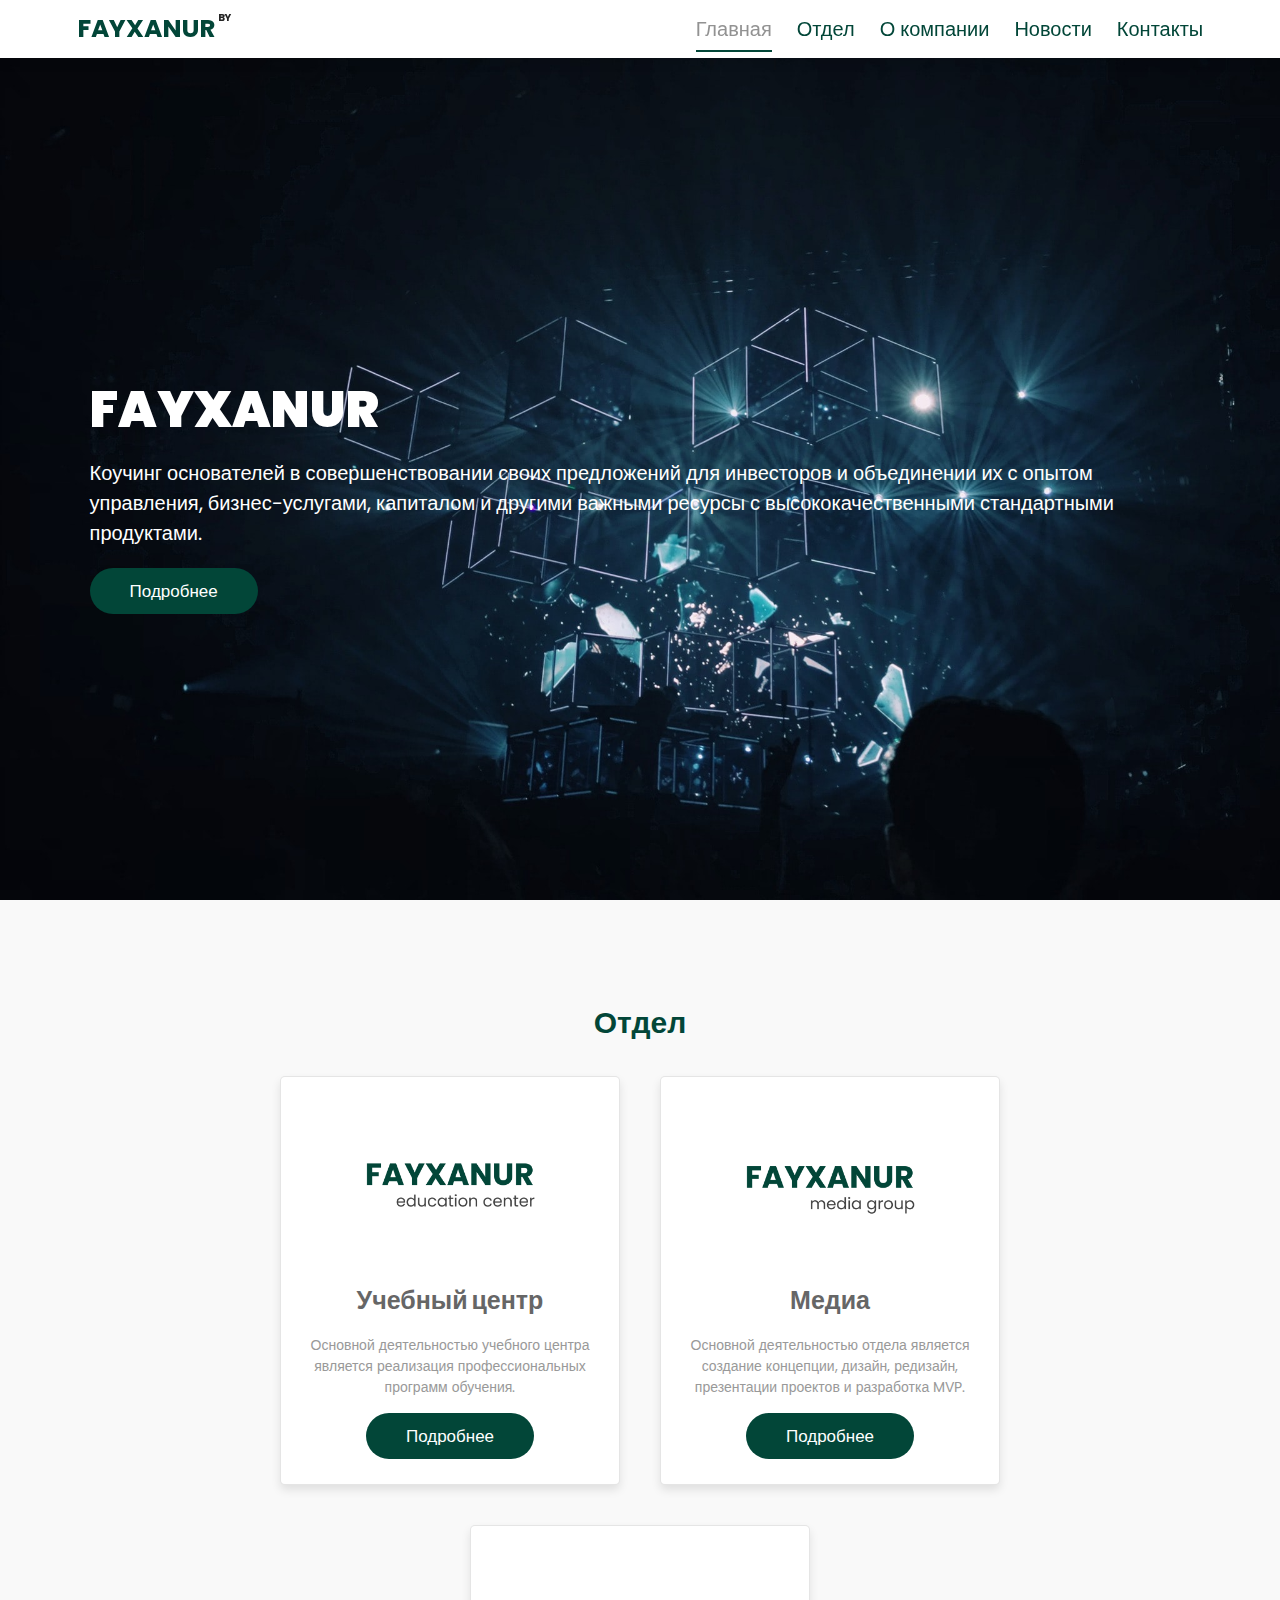
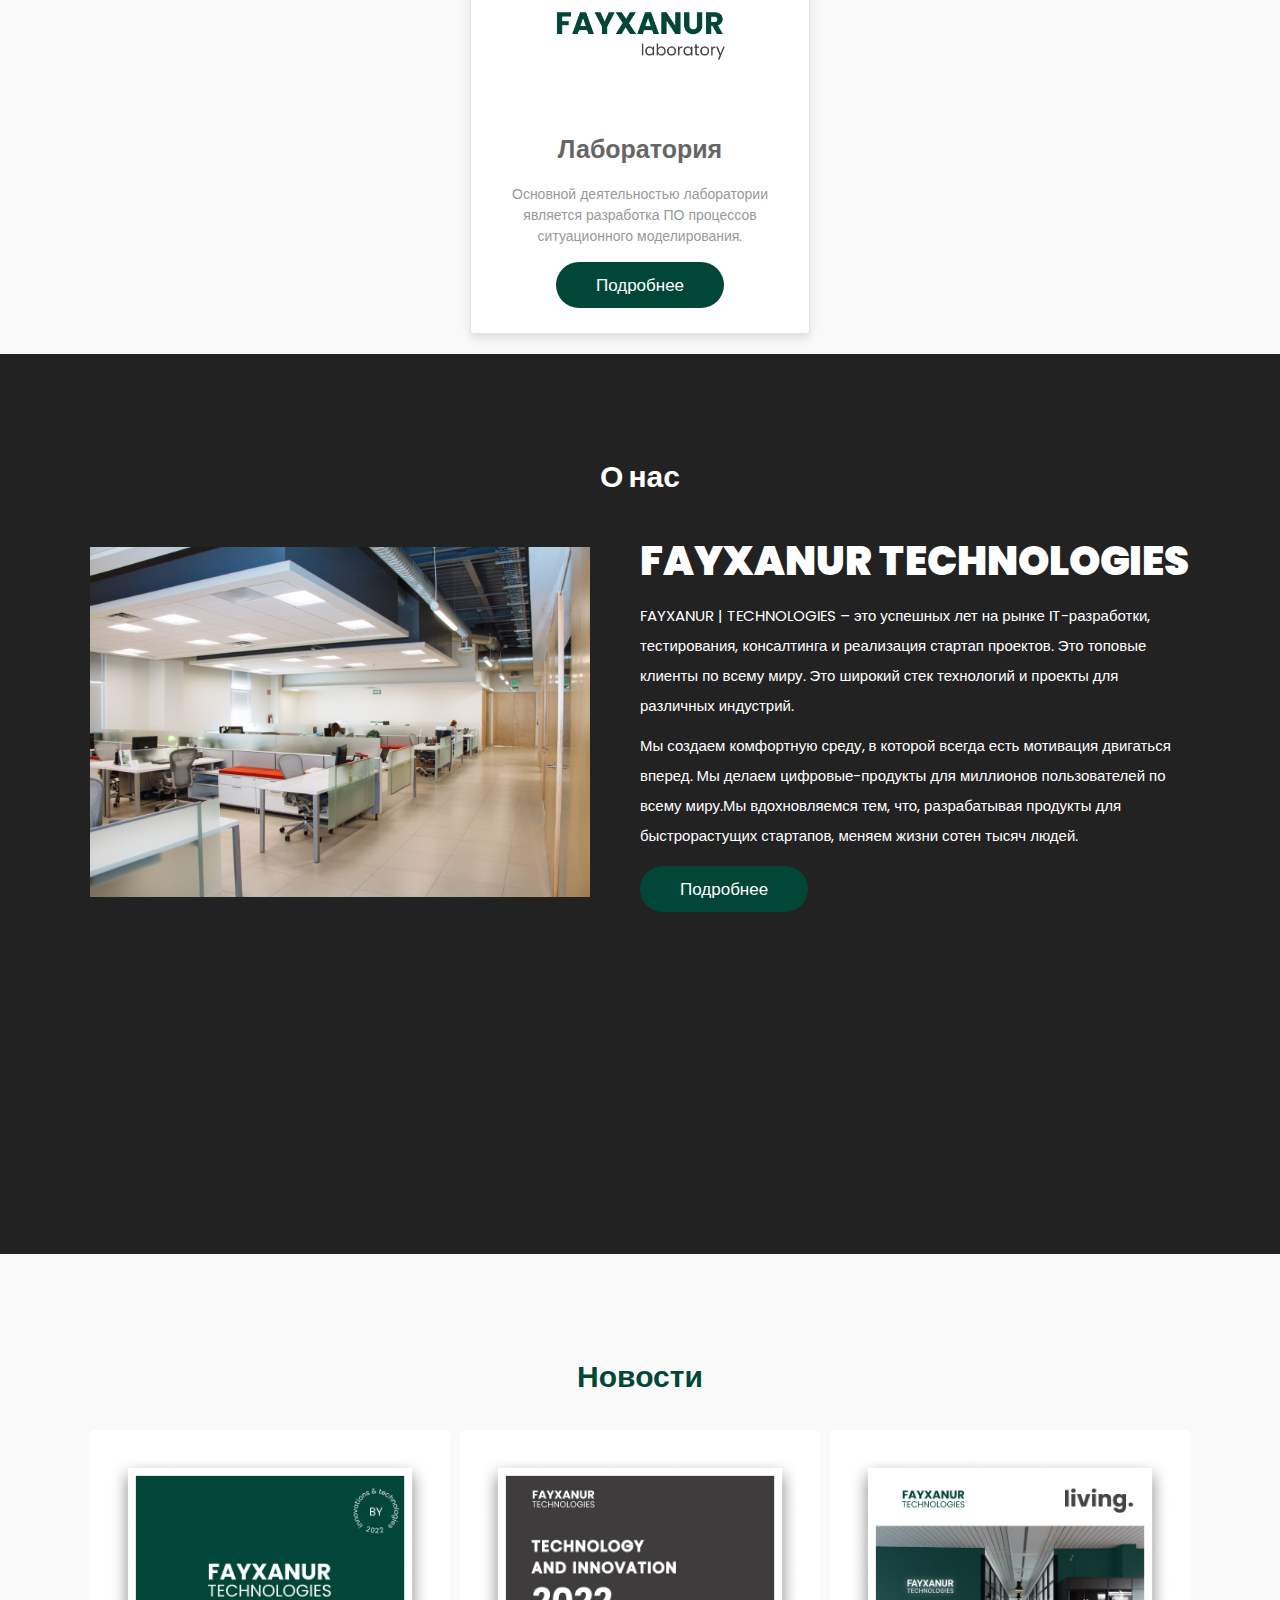
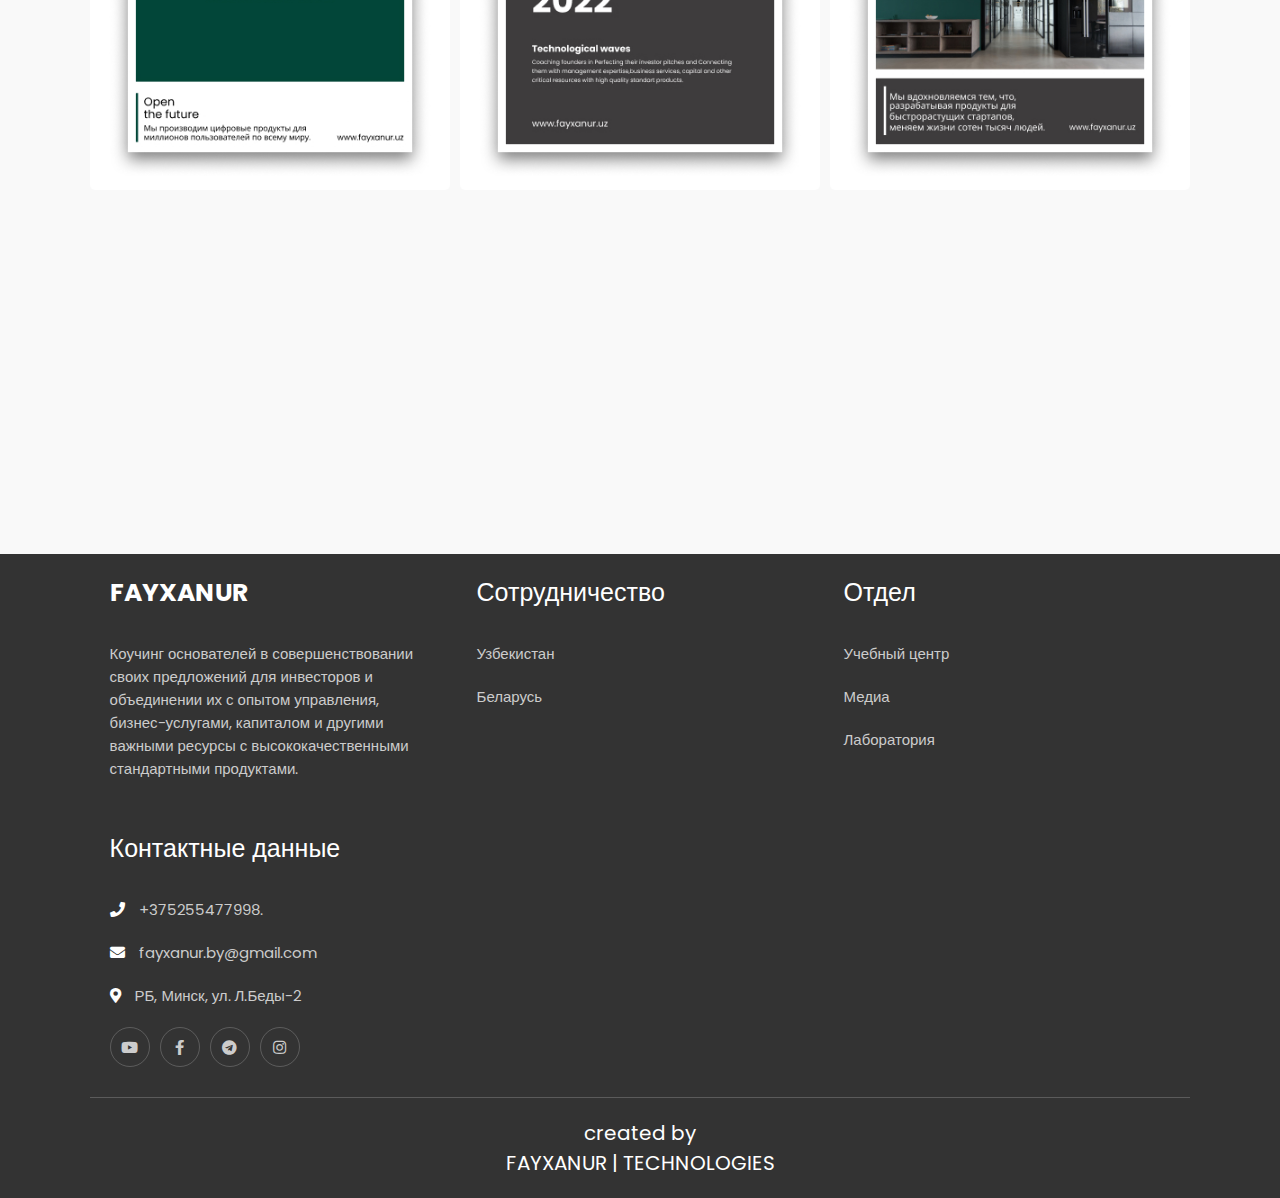
==== index.html @ f6d7309a "FAYXANUR" ====
<!DOCTYPE html>
<html lang="en">
    <!-- Head -->
    <head>
        <meta charset="UTF-8">
        <meta name="viewport" content="width=device-width, initial-scale=1.0">
        <title>FAYXANUR | TECHNOLOGIES</title>
        <link rel="shortcut icon" type="x-icon" href="images/favicon.png">
        <!-- font awesome cdn link  -->
        <link rel="stylesheet" href="https://cdnjs.cloudflare.com/ajax/libs/font-awesome/5.15.3/css/all.min.css">
        <link href="https://cdn.jsdelivr.net/npm/bootstrap@5.1.3/dist/css/bootstrap.min.css" rel="stylesheet" integrity="sha384-1BmE4kWBq78iYhFldvKuhfTAU6auU8tT94WrHftjDbrCEXSU1oBoqyl2QvZ6jIW3" crossorigin="anonymous">
        <!-- custom css file link  -->
        <link rel="stylesheet" href="style.css">
        <link href="//db.onlinewebfonts.com/c/3b83b6d7c11cf8f70ca43eedcf6ccc9f?family=BentonSans-Regular" rel="stylesheet" type="text/css"/>
    </head>

<body>
    

<!-- Header -->
<header>
    <div>
        <a href="#home" class="logo"><b>FAYXANUR</b></a>
        <span class="country-code"><b>BY</b></span>
    </div>
    <div id="menu" class="fas fa-bars"></div>
    <nav class="navbar">
        <ul>
            <li><a href="#home">Главная</a></li>
            <li><a href="#department">Отдел</a></li>
            <li><a href="#about">О компании</a></li>
            <li><a href="#news">Новости</a></li>
            <li><a href="#footer">Контакты</a></li>
        </ul>
    </nav>
</header>

<!-- Home -->
<section class="home" id="home">
    <div class="container">
        <div class="row">
            <div class="col-lg-8 content">
                <h3><b>FAYXANUR</b></h3>
                <p>Коучинг основателей в совершенствовании своих предложений для инвесторов и объединении их с опытом управления, бизнес-услугами, капиталом и другими важными ресурсы с высококачественными стандартными продуктами.</p>
                <a href="#about" class="btn">Подробнее</a>
            </div>
        </div>
    </div>
</section>

<!-- Departments -->
<section class="protect" id="department">
    <h1 class="heading"><span><b>Отдел</b></span></h1>
    <div class="box-container">
        <div class="box">
            <img src="images/edu_img.png" alt="">
            <h3><b>Учебный центр</b></h3>
            <p>Основной деятельностью учебного центра является реализация профессиональных программ обучения.</p>
            <a href="edu_center.html" class="btn">Подробнее</a>
        </div>
        <div class="box">
            <img src="images/media_img.png" alt="">
            <h3><b>Медиа</b></h3>
            <p>Основной деятельностью отдела является создание концепции, дизайн, редизайн, презентации проектов и разработка MVP.</p>
            <a href="media.html" class="btn">Подробнее</a>
        </div>
        <div class="box">
            <img src="images/lab_img.png" alt="">
            <h3><b>Лаборатория</b></h3>
            <p>Основной деятельностью лаборатории является разработка ПО процессов ситуационного моделирования.</p>
            <a href="laboratory.html" class="btn">Подробнее</a>
        </div>
    </div>
</section>

<!-- About company  -->
<section class="about" id="about">
    <h1 style="color: white;" class="heading"><b> О нас </b></h1>
    <br>
    <div class="row">

        <div class="image">
            <img src="images/about.jpg">
        </div>

        <div class="content">
            <h3><b>FAYXANUR TECHNOLOGIES</b></h3>
            <p>FAYXANUR | TECHNOLOGIES – это успешных лет на рынке IT-разработки, тестирования, консалтинга и реализация стартап проектов. Это топовые клиенты по всему миру. Это широкий стек технологий и проекты для различных индустрий.</p>
            <p>Мы создаем комфортную среду, в которой всегда есть мотивация двигаться вперед. Мы делаем цифровые-продукты для миллионов пользователей по всему миру.Мы вдохновляемся тем, что, разрабатывая продукты для быстрорастущих стартапов, меняем жизни сотен тысяч людей. </p>
            
            <a href="https://t.me/fayxanur_uz" class="btn">Подробнее</a>
        </div>

    </div>

</section>

 <!-- News -->
 <section class="news" id="news">
    <h1 class="heading"><span><b>Новости</b></span></h1>
    <div class="news-content">
        <div class="news-img">
          <a href="https://www.instagram.com/p/CYuyS_1DJjv/?utm_medium=copy_link"> <img src="images/1post.jpg" alt=""></a>   
        </div>
        <div class="news-img">
            <a href="https://www.instagram.com/p/CYuyc8Uj3Ly/?utm_medium=copy_link"><img src="images/2post.jpg" alt=""></a>
        </div>
        <div class="news-img">
            <a href="https://www.instagram.com/p/CYuyj_DjpF4/?utm_medium=copy_link"><img src="images/3post.jpg" alt=""></a>
        </div>        
    </div>
</section>

<!-- Footer  -->
<section class="footer" id="footer">
    <div class="box-container">
        <div class="box">
            <h3><b>FAYXANUR</b></h3>
            <p>Коучинг основателей в совершенствовании своих предложений для инвесторов и объединении их с опытом управления, бизнес-услугами, капиталом и другими важными ресурсы с высококачественными стандартными продуктами.</p>
        </div>
        <div class="box">
            <h3>Сотрудничество</h3>
            <a href="#">Узбекистан</a>
            <a href="#">Беларусь</a>
        </div>
        <div class="box">
            <h3>Отдел</h3>
            <a href="edu_center.html">Учебный центр</a>
            <a href="media.html">Медиа</a>
            <a href="laboratory.html">Лаборатория</a>
        </div>
        <div class="box">
            <h3>Контактные данные</h3>
            <p> <i class="fas fa-phone"></i> +375255477998. </p>
            <p> <i class="fas fa-envelope"></i> fayxanur.by@gmail.com </p>
            <p> <i class="fas fa-map-marker-alt"></i> РБ, Минск, ул. Л.Беды-2 </p>
            <div class="share">
                <a href="#" class="fab fa-youtube"></a>
                <a href="#" class="fab fa-facebook-f"></a>
                <a href="https://t.me/fayxanur_uz" class="fab fa-telegram"></a>
                <a href="https://www.instagram.com/fayxanur/?hl=ru" class="fab fa-instagram"></a>
            </div>
        </div>
    </div>
    <h1 class="credit"> created by
        <BR> FAYXANUR | TECHNOLOGIES</h1>
</section>

<!-- jquery cdn link  -->
<script src="https://cdnjs.cloudflare.com/ajax/libs/jquery/3.6.0/jquery.min.js"></script>
<script src="https://cdn.jsdelivr.net/npm/bootstrap@5.1.3/dist/js/bootstrap.bundle.min.js" integrity="sha384-ka7Sk0Gln4gmtz2MlQnikT1wXgYsOg+OMhuP+IlRH9sENBO0LRn5q+8nbTov4+1p" crossorigin="anonymous"></script>

<!-- custom js file link  -->
<script src="script.js"></script>


</body>
</html>
---- style.css ----
@import url('https://fonts.googleapis.com/css2?family=Poppins:wght@300&display=swap');
@import url('https://fonts.googleapis.com/css2?family=Poppins:wght@300;700&display=swap');
:root {
    --red: #024638;
}

* {
    font-family: 'poppins', sans-serif;
    margin: 0;
    padding: 0;
    box-sizing: border-box;
    outline: none;
    border: none;
    text-decoration: none !important;
    list-style: none;
    transition: all .3s cubic-bezier(.16, .8, .62, 1.52);
    text-transform: none;
}

*::selection {
    background: var(--red);
    color: #fff;
}

html {
    font-size: 62.5%;
    overflow-x: hidden;
}

html::-webkit-scrollbar {
    width: 1.3rem;
}

html::-webkit-scrollbar-track {
    background: #000;
}

html::-webkit-scrollbar-thumb {
    background: var(--red);
}

body {
    background: #f9f9f9;
}

section {
    min-height: 100vh;
    padding: 0 7%;
    padding-top: 9rem;
}

.btn {
    display: inline-block;
    margin-top: 1rem;
    padding: 1rem 4rem;
    border-radius: 5rem;
    background: var(--red);
    color: #fff;
    overflow: hidden;
    position: relative;
    z-index: 0;
    font-size: 1.7rem;
}

.btn::before {
    content: '';
    position: absolute;
    top: 0;
    left: 0;
    height: 100%;
    width: 100%;
    z-index: -1;
    background: #444;
    clip-path: polygon(0 0, 100% 0, 0 0, 0% 100%);
    transition: .3s linear;
}

.btn:hover::before {
    clip-path: polygon(0 0, 100% 0, 100% 100%, 0% 100%);
}

.btn:hover {
    color: #FFF;
}

.heading {
    font-size: 3rem;
    color: #555555;
}

.heading span {
    color: var(--red);
}

header {
    width: 100%;
    background: #fff;
    display: flex;
    align-items: center;
    justify-content: space-between;
    position: fixed;
    top: 0;
    left: 0;
    z-index: 1000;
    padding: 1rem 6%;
    box-shadow: 0 .5rem 1rem rgba(0, 0, 0, .1);
}

header .logo {
    font-size: 2.5rem;
    color: #024638;
}

.country-code {
    color: #252525;
    margin: 0px 0px 0px 0px;
    vertical-align: top;
}

header .logo span {
    color: var(--red);
}

header .navbar ul {
    display: flex;
    align-items: center;
    justify-content: center;
    list-style: none;
}

header .navbar ul li {
    margin-left: 2.5rem;
}

header .navbar ul li a {
    color: var(--red);
    font-size: 2rem;
}

header .navbar ul li a.active,
header .navbar ul li a:hover {
    color: rgb(146, 146, 146);
    border-bottom: .2rem solid var(--red);
    padding: .7rem 0;
}

#menu {
    font-size: 3rem;
    color: #999;
    cursor: pointer;
    display: none;
}

.home {
    width: 100%;
    display: grid;
    align-items: left;
    display: flex;
    background: url(images/home.jpg);
    background-repeat: no-repeat;
    background-position: center right;
    background-size: cover;
    align-items: center;
    justify-content: left;
    flex-wrap: wrap;
}

.home .image {
    flex: 1 1 40rem;
}

.home .image img {
    width: 100%;
}

.home .content span {
    color: #fff;
    font-size: 2.5rem;
}

.home .content h3 {
    color: #fff;
    font-size: 5rem;
}

.home .content p {
    color: #fff;
    font-size: 2rem;
    padding: 1rem 0;
}
.homed {
    width: 100%;
    display: grid;
    align-items: center;
    display: flex;
    background: url();
    background-repeat: no-repeat;
    background-position: center right;
    background-size: cover;
    align-items: center;
    justify-content: center;    
    flex-wrap: wrap;
}
.homed .content h3 {
    color: #024638;
    font-size: 5rem;
}

.homed .content p {
    color: #024638;
    font-size: 2rem;
    padding: 1rem 0;
}



.about .content p {
    color: #fff;
    font-size: 2rem;
    padding: 1rem 0;
}

.about .h3 {
    align-content: center;
    font-weight: bolder;
}

.about .p {
    font-size: 2rem;
    padding: 1rem 0;
}

.protect .heading {
    text-align: center;
    padding: 1rem;
}

.protect .box-container {
    display: flex;
    align-items: center;
    justify-content: center;
    flex-wrap: wrap;
}

.protect .box-container .box {
    background: #fff;
    border: .1rem solid rgba(0, 0, 0, .1);
    padding: 2rem;
    margin: 2rem;
    width: 34rem;
    border-radius: .5rem;
    box-shadow: 0 .5rem 1rem rgba(0, 0, 0, .1);
    text-align: center;
}

.protect .box-container .box img {
    height: 17rem;
    width: 17rem;
}

.protect .box-container .box h3 {
    font-size: 2.5rem;
    color: #666;
    padding: 1rem 0;
}

.protect .box-container .box p {
    font-size: 1.4rem;
    color: #999;
    padding: .5rem;
}

.protect .box-container .box:hover {
    transform: translateY(-1rem);
}

.heading {
    text-align: center;
    padding: 1rem;
}

.symtoms {
    display: flex;
    align-items: center;
    justify-content: center;
    flex-wrap: wrap;
}

.symtoms .content {
    flex: 1 1 40rem;
}

.symtoms .content .heading {
    text-align: left;
    padding: 1rem;
}

.symtoms .image {
    flex: 1 1 40rem;
}

.symtoms .image img {
    width: 100%;
}

.symtoms .content p {
    font-size: 1.5rem;
    color: #454545;
    padding: 1rem 0;
}

.symtoms .content ul {
    display: flex;
    flex-wrap: wrap;
    padding: 1rem 0;
}

.symtoms .content ul .two {
    padding-left: 4.5rem;
}

.symtoms .content ul li {
    margin-left: 2rem;
    font-size: 1.5rem;
    color: #666;
    padding: .5rem 0;
}

.prevent {
    background: #222;
}

.prevent .row {
    display: flex;
    align-items: center;
    justify-content: center;
    flex-wrap: wrap;
    padding: 2rem 0;
}

.prevent .row .image {
    flex: 1 1 37rem;
    height: 35rem;
    text-align: center;
}

.prevent .row .image img {
    height: 100%;
    width: 90%;
    object-fit: cover;
}

.prevent .row .content {
    padding: 2rem 0;
    flex: 1 1 37rem;
}

.prevent .row .content .heading {
    color: #fff;
    text-align: left;
}

.prevent .row .content p {
    font-size: 1.7rem;
    color: #aaa;
    padding: 1rem 0;
}

.prevent .row .content ul li {
    margin-left: 2rem;
    font-size: 1.5rem;
    color: #aaa;
    padding: .5rem 0;
}

.mprevent {
    background: rgb(255, 255, 255);
}

.mprevent .row {
    display: flex;
    align-items: center;
    justify-content: center;
    flex-wrap: wrap;
    padding: 2rem 0;
}

.mprevent .row .image {
    flex: 1 1 37rem;
    height: 35rem;
    text-align: center;
}

.mprevent .row .image img {
    height: 100%;
    width: 100%;
    object-fit: cover;
}

.mprevent .row .content {
    padding: 2rem 0;
    flex: 1 1 37rem;
}

.mprevent .row .content .heading {
    color: #000;
    text-align: left;
}

.mprevent .row .content p {
    font-size: 1.7rem;
    color: #aaa;
    padding: 1rem 0;
}

.mprevent .row .content ul li {
    margin-left: 2rem;
    font-size: 1.5rem;
    color: #aaa;
    padding: .5rem 0;
}

.handwash .heading {
    text-align: center;
    padding: 1rem;
}

.handwash .box-container {
    display: flex;
    align-items: center;
    justify-content: center;
    flex-wrap: wrap;
}

.handwash .box-container .box {
    background: #fff;
    border: .1rem solid rgba(0, 0, 0, .1);
    margin: 2rem;
    margin-top: 3rem;
    padding: 2rem 3.5rem;
    text-align: center;
    position: relative;
}

.handwash .box-container .box img {
    height: 17rem;
    width: 17rem;
}

.handwash .box-container .box h3 {
    font-size: 2rem;
    color: #666;
    padding: 1rem 0;
}

.handwash .box-container .box span {
    display: block;
    position: absolute;
    top: -2rem;
    left: -2rem;
    height: 5rem;
    width: 5rem;
    line-height: 5rem;
    font-size: 2rem;
    color: #fff;
    background: var(--red);
    border-radius: 5rem;
}

.spread .heading {
    text-align: center;
    padding: 1rem;
}

.spread .images {
    height: 80vh;
    width: 100%;
    background: url(../images/map.png);
    background-size: cover;
    background-position: center;
}

.footer {
    min-height: auto;
    padding-top: 0;
    background: #333;
}

.footer .box-container {
    display: flex;
    justify-content: center;
    flex-wrap: wrap;
}

.footer .box-container .box {
    flex: 1 1 25rem;
    margin: 2rem;
}

.footer .box-container .box h3 {
    font-size: 2.5rem;
    color: #fff;
    padding-bottom: 2rem;
    font-weight: normal;
}

.footer .box-container .box p {
    font-size: 1.5rem;
    color: #ccc;
    padding: 1rem 0;
}

.footer .box-container .box p i {
    padding-right: 1rem;
    color: #fff;
}

.footer .box-container .box a {
    font-size: 1.5rem;
    color: #ccc;
    padding: 1rem 0;
    display: block;
}

.footer .box-container .box a:hover {
    color: #FFF;
}

.footer .box-container .box .share {
    display: flex;
    flex-wrap: wrap;
    padding: 1rem 0;
}

.footer .box-container .box .share a {
    height: 4rem;
    width: 4rem;
    line-height: 2rem;
    text-align: center;
    border-radius: 5rem;
    border: .1rem solid #fff3;
    margin-right: 1rem;
}

.footer .box-container .box .share a:hover {
    background: #024638;
}

.footer .credit {
    padding: 2rem 1rem;
    margin: 0%;
    text-align: center;
    color: #fff;
    font-weight: normal;
    font-size: 2rem;
    border-top: .1rem solid #fff3;
}

.footer .credit a {
    color: var(--red);
}

.scroll-top {
    position: fixed;
    bottom: 7.5rem;
    right: 2rem;
    z-index: 100;
    display: none;
}

.scroll-top img {
    height: 7rem;
}
.news-content {
    display: grid;
    grid-template-columns: repeat(auto-fit, minmax(280px, auto));
    gap: 1rem;
    margin-top: 2rem;
  }
  .news-img {
    overflow: hidden;
    border-radius: 0.5rem;
  }
  .news-img img {
    width: 100%;
    display: block;
  }
  .news-img img:hover {
    transform: scale(1.1);
    transition: 1s;
  }

/* media queries  */

@media (max-width:991px){

    html{
        font-size: 55%;
    }

}

@media (max-width:768px){

    #menu{
        display: block;
    }

    header .navbar{
        position: fixed;
        top:8rem; left:-120%;
        height: 100%;
        width:100%;
        background:#eee;
        border-top: .2rem solid rgba(0,0,0,.1);
    }

    header .navbar ul{
        flex-flow: column;
        padding:2rem;
    }

    header .navbar ul li{
        text-align: center;
        width:100%;
        margin:1rem 0;
    }

    header .navbar ul li a{
        display: block;
        padding:1rem;
    }

    header .navbar ul li a.active,
    header .navbar ul li a:hover{
        padding:1rem;
        background:var(--red);
        color:#fff;
        border:none;
        border-radius: 5rem;
    }

    .fa-times{
        transform: rotate(180deg);
    }

    header .navbar.nav-toggle{
        left:0;
    }

    .home .content{
        text-align: center;
    }

  
}

@media (max-width:500px){

    html{
        font-size: 50%;
    }

    section{
        padding:0 3%;
        padding-top: 9rem;
    }

}
.about{
    background: #222;
}

.about .row{
    display: flex;
    flex-wrap: wrap;
    gap:5rem;
    align-items: center;
}

.about .row .image{
    flex:1 1 40rem;
    width: 2.5rem;
    height: 35rem;
}

.about .row .image img{ 
    width: 100%;
    height: 35rem;
    
}

.about .row .content{
    flex:1 1 45rem;
}

.about .row .content h3{
    color:white;
    font-size: 4rem;
    padding:.5rem 0;
}

.about .row .content p{
    color:white;
    font-size: 1.5rem;
    padding:.5rem 0;
    line-height: 2;
}

.about .row .content .icons-container{
    display: flex;
    gap:0.5rem;
    flex-wrap: wrap;
    padding:0.5rem 0;
    margin-top: .2rem;
}

.about .row .content .icons-container .icons{
    background:#eee;
    border-radius: .5rem;
    border:.1rem solid rgba(0,0,0,.2);
    display: flex;
    align-items: center;
    justify-content: center;
    gap:1rem;
    flex:1 1 17rem;
    padding:1.5rem 1rem;
}

.about .row .content .icons-container .icons i{
    font-size: 2.5rem;
    color:var(--green);
}

.about .row .content .icons-container .icons span{
    font-size: 1.5rem;
    color:var(--black);
}
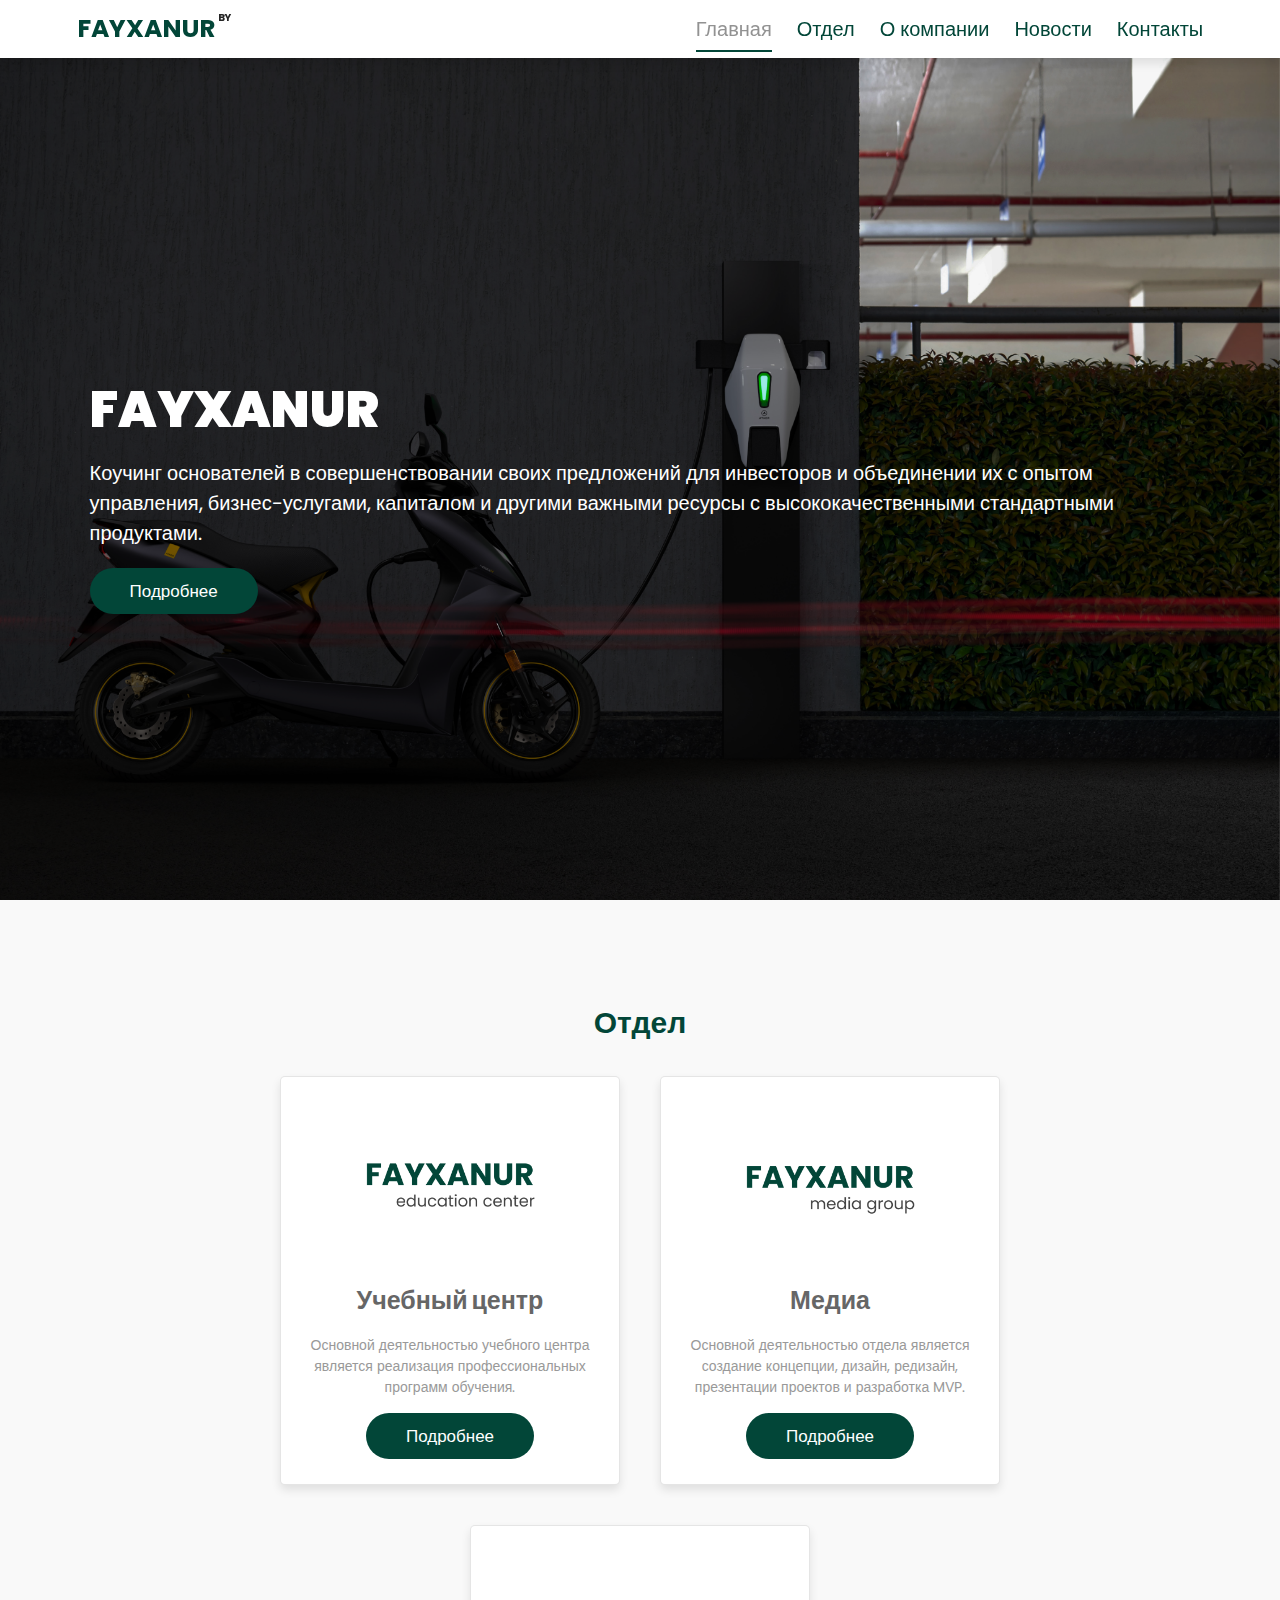
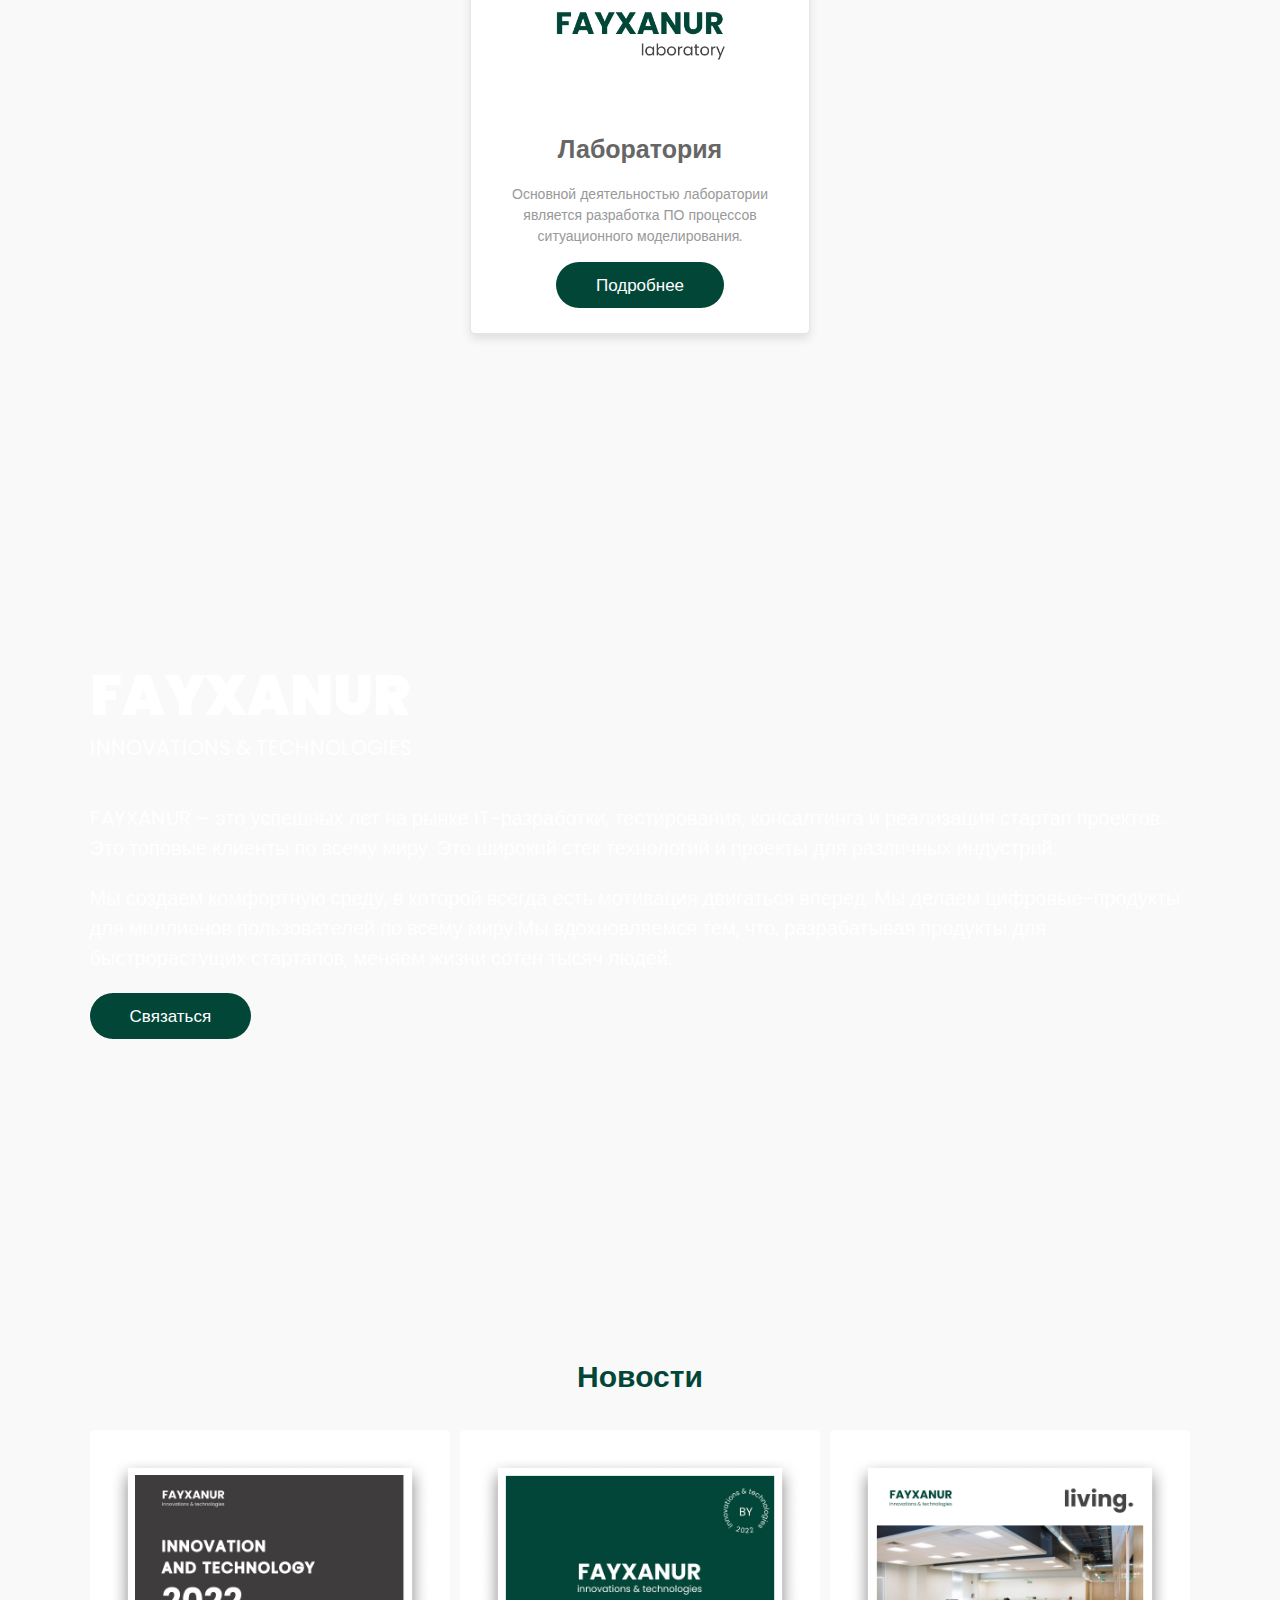
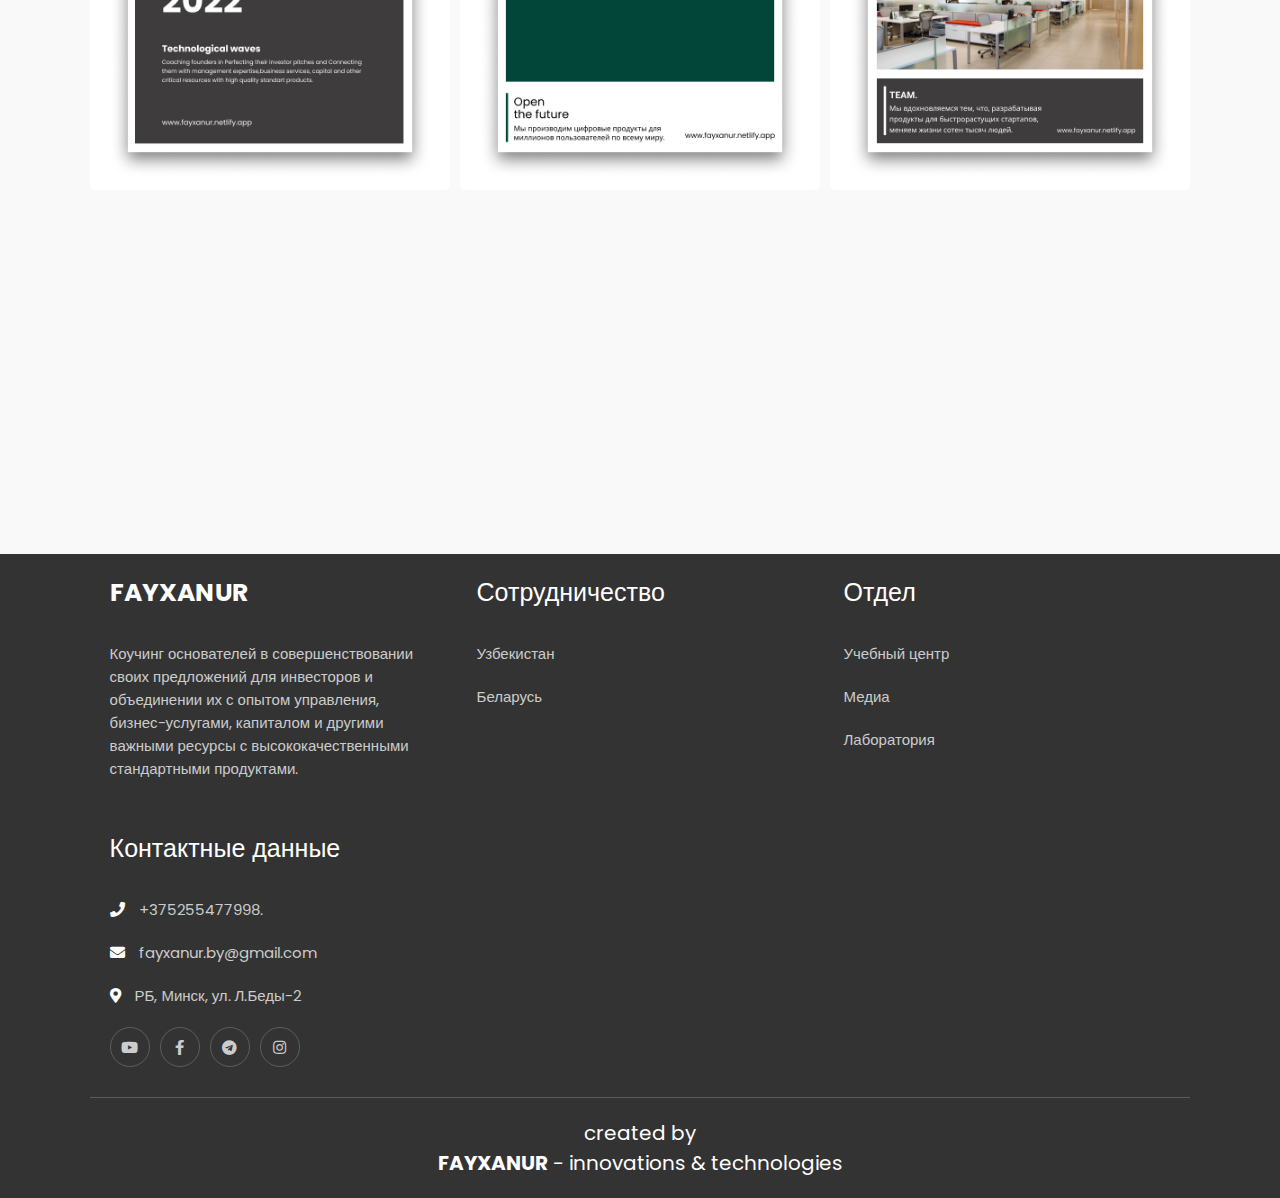
==== commit b3b1516b: "FAYXANUR" ====
--- a/index.html
+++ b/index.html
@@ -4,7 +4,7 @@
     <head>
         <meta charset="UTF-8">
         <meta name="viewport" content="width=device-width, initial-scale=1.0">
-        <title>FAYXANUR | TECHNOLOGIES</title>
+        <title>FAYXANUR</title>
         <link rel="shortcut icon" type="x-icon" href="images/favicon.png">
         <!-- font awesome cdn link  -->
         <link rel="stylesheet" href="https://cdnjs.cloudflare.com/ajax/libs/font-awesome/5.15.3/css/all.min.css">
@@ -16,7 +16,6 @@
 
 <body>
     
-
 <!-- Header -->
 <header>
     <div>
@@ -75,24 +74,17 @@
 
 <!-- About company  -->
 <section class="about" id="about">
-    <h1 style="color: white;" class="heading"><b> О нас </b></h1>
-    <br>
-    <div class="row">
-
-        <div class="image">
-            <img src="images/about.jpg">
+    <div class="container">
+        <div class="row">
+            <div class="col-lg-8 content">
+                <h3 style="margin-bottom: -15px; font-size: 55px;"><b>FAYXANUR</b></h3>
+                <p style="font-size: 20.5px;">INNOVATIONS & TECHNOLOGIES<p>
+                <p>FAYXANUR – это успешных лет на рынке IT-разработки, тестирования, консалтинга и реализация стартап проектов. Это топовые клиенты по всему миру. Это широкий стек технологий и проекты для различных индустрий.</p>
+                <p>Мы создаем комфортную среду, в которой всегда есть мотивация двигаться вперед. Мы делаем цифровые-продукты для миллионов пользователей по всему миру.Мы вдохновляемся тем, что, разрабатывая продукты для быстрорастущих стартапов, меняем жизни сотен тысяч людей. </p>
+                <a href="https://t.me/fayxanur_uz" class="btn">Связаться</a>
+            </div>
         </div>
-
-        <div class="content">
-            <h3><b>FAYXANUR TECHNOLOGIES</b></h3>
-            <p>FAYXANUR | TECHNOLOGIES – это успешных лет на рынке IT-разработки, тестирования, консалтинга и реализация стартап проектов. Это топовые клиенты по всему миру. Это широкий стек технологий и проекты для различных индустрий.</p>
-            <p>Мы создаем комфортную среду, в которой всегда есть мотивация двигаться вперед. Мы делаем цифровые-продукты для миллионов пользователей по всему миру.Мы вдохновляемся тем, что, разрабатывая продукты для быстрорастущих стартапов, меняем жизни сотен тысяч людей. </p>
-            
-            <a href="https://t.me/fayxanur_uz" class="btn">Подробнее</a>
-        </div>
-
     </div>
-
 </section>
 
  <!-- News -->
@@ -100,13 +92,13 @@
     <h1 class="heading"><span><b>Новости</b></span></h1>
     <div class="news-content">
         <div class="news-img">
-          <a href="https://www.instagram.com/p/CYuyS_1DJjv/?utm_medium=copy_link"> <img src="images/1post.jpg" alt=""></a>   
+          <a href="https://www.instagram.com/p/CbRHuj6K_vA/?utm_source=ig_web_copy_link"> <img src="images/2post.jpg" alt=""></a>   
         </div>
         <div class="news-img">
-            <a href="https://www.instagram.com/p/CYuyc8Uj3Ly/?utm_medium=copy_link"><img src="images/2post.jpg" alt=""></a>
+            <a href="https://www.instagram.com/p/CbRGJUUjhbb/?utm_source=ig_web_copy_link"><img src="images/1post.jpg" alt=""></a>
         </div>
         <div class="news-img">
-            <a href="https://www.instagram.com/p/CYuyj_DjpF4/?utm_medium=copy_link"><img src="images/3post.jpg" alt=""></a>
+            <a href="https://www.instagram.com/p/CbRF21ajUZY/?utm_source=ig_web_copy_link"><img src="images/3post.jpg" alt=""></a>
         </div>        
     </div>
 </section>
@@ -120,8 +112,8 @@
         </div>
         <div class="box">
             <h3>Сотрудничество</h3>
-            <a href="#">Узбекистан</a>
-            <a href="#">Беларусь</a>
+            <a href="http://www.mrtm.uz/">Узбекистан</a>
+            <a href="https://www.bsuir.by/">Беларусь</a>
         </div>
         <div class="box">
             <h3>Отдел</h3>
@@ -143,7 +135,7 @@
         </div>
     </div>
     <h1 class="credit"> created by
-        <BR> FAYXANUR | TECHNOLOGIES</h1>
+        <BR> <b>FAYXANUR</b> - innovations & technologies</h1>
 </section>
 
 <!-- jquery cdn link  -->
--- a/style.css
+++ b/style.css
@@ -151,20 +151,30 @@
     display: none;
 }
 
+
 .home {
     width: 100%;
     display: grid;
-    align-items: left;
-    display: flex;
-    background: url(images/home.jpg);
+    align-items: center;
+    display: flex;
+    background: url(images/home.png);
     background-repeat: no-repeat;
     background-position: center right;
     background-size: cover;
     align-items: center;
-    justify-content: left;
-    flex-wrap: wrap;
-}
-
+    justify-content: center;    
+    flex-wrap: wrap;
+}
+.home .content h3 {
+    color: #ffffff;
+    font-size: 5rem;
+}
+
+.home .content p {
+    color: #ffffff;
+    font-size: 2rem;
+    padding: 1rem 0;
+}
 .home .image {
     flex: 1 1 40rem;
 }
@@ -178,57 +188,10 @@
     font-size: 2.5rem;
 }
 
-.home .content h3 {
-    color: #fff;
-    font-size: 5rem;
-}
-
-.home .content p {
-    color: #fff;
-    font-size: 2rem;
-    padding: 1rem 0;
-}
-.homed {
-    width: 100%;
-    display: grid;
-    align-items: center;
-    display: flex;
-    background: url();
-    background-repeat: no-repeat;
-    background-position: center right;
-    background-size: cover;
-    align-items: center;
-    justify-content: center;    
-    flex-wrap: wrap;
-}
-.homed .content h3 {
-    color: #024638;
-    font-size: 5rem;
-}
-
-.homed .content p {
-    color: #024638;
-    font-size: 2rem;
-    padding: 1rem 0;
-}
-
-
-
-.about .content p {
-    color: #fff;
-    font-size: 2rem;
-    padding: 1rem 0;
-}
-
-.about .h3 {
-    align-content: center;
-    font-weight: bolder;
-}
-
-.about .p {
-    font-size: 2rem;
-    padding: 1rem 0;
-}
+
+
+
+
 
 .protect .heading {
     text-align: center;
@@ -667,72 +630,50 @@
     }
 
 }
-.about{
-    background: #222;
-}
-
-.about .row{
-    display: flex;
-    flex-wrap: wrap;
-    gap:5rem;
-    align-items: center;
-}
-
-.about .row .image{
-    flex:1 1 40rem;
-    width: 2.5rem;
-    height: 35rem;
-}
-
-.about .row .image img{ 
-    width: 100%;
-    height: 35rem;
-    
-}
-
-.about .row .content{
-    flex:1 1 45rem;
-}
-
-.about .row .content h3{
-    color:white;
-    font-size: 4rem;
-    padding:.5rem 0;
-}
-
-.about .row .content p{
-    color:white;
-    font-size: 1.5rem;
-    padding:.5rem 0;
-    line-height: 2;
-}
-
-.about .row .content .icons-container{
-    display: flex;
-    gap:0.5rem;
-    flex-wrap: wrap;
-    padding:0.5rem 0;
-    margin-top: .2rem;
-}
-
-.about .row .content .icons-container .icons{
-    background:#eee;
-    border-radius: .5rem;
-    border:.1rem solid rgba(0,0,0,.2);
-    display: flex;
-    align-items: center;
-    justify-content: center;
-    gap:1rem;
-    flex:1 1 17rem;
-    padding:1.5rem 1rem;
-}
-
-.about .row .content .icons-container .icons i{
+
+.about .image {
+    flex: 1 1 40rem;
+}
+
+.about .image img {
+    width: 100%;
+}
+
+.about .content span {
+    color: #fff;
     font-size: 2.5rem;
-    color:var(--green);
-}
-
-.about .row .content .icons-container .icons span{
-    font-size: 1.5rem;
-    color:var(--black);
-}+}
+
+.about .content h3 {
+    color: #fff;
+    font-size: 5rem;
+}
+
+.about .content p {
+    color: #fff;
+    font-size: 2rem;
+    padding: 1rem 0;
+}
+.about {
+    width: 100%;
+    display: grid;
+    align-items: center;
+    display: flex;
+    background: url(images/about.png);
+    background-repeat: no-repeat;
+    background-position: center right;
+    background-size: cover;
+    align-items: center;
+    justify-content: center;    
+    flex-wrap: wrap;
+}
+.about .content h3 {
+    color: #ffffff;
+    font-size: 5rem;
+}
+
+.about .content p {
+    color: #ffffff;
+    font-size: 2rem;
+    padding: 1rem 0;
+}
